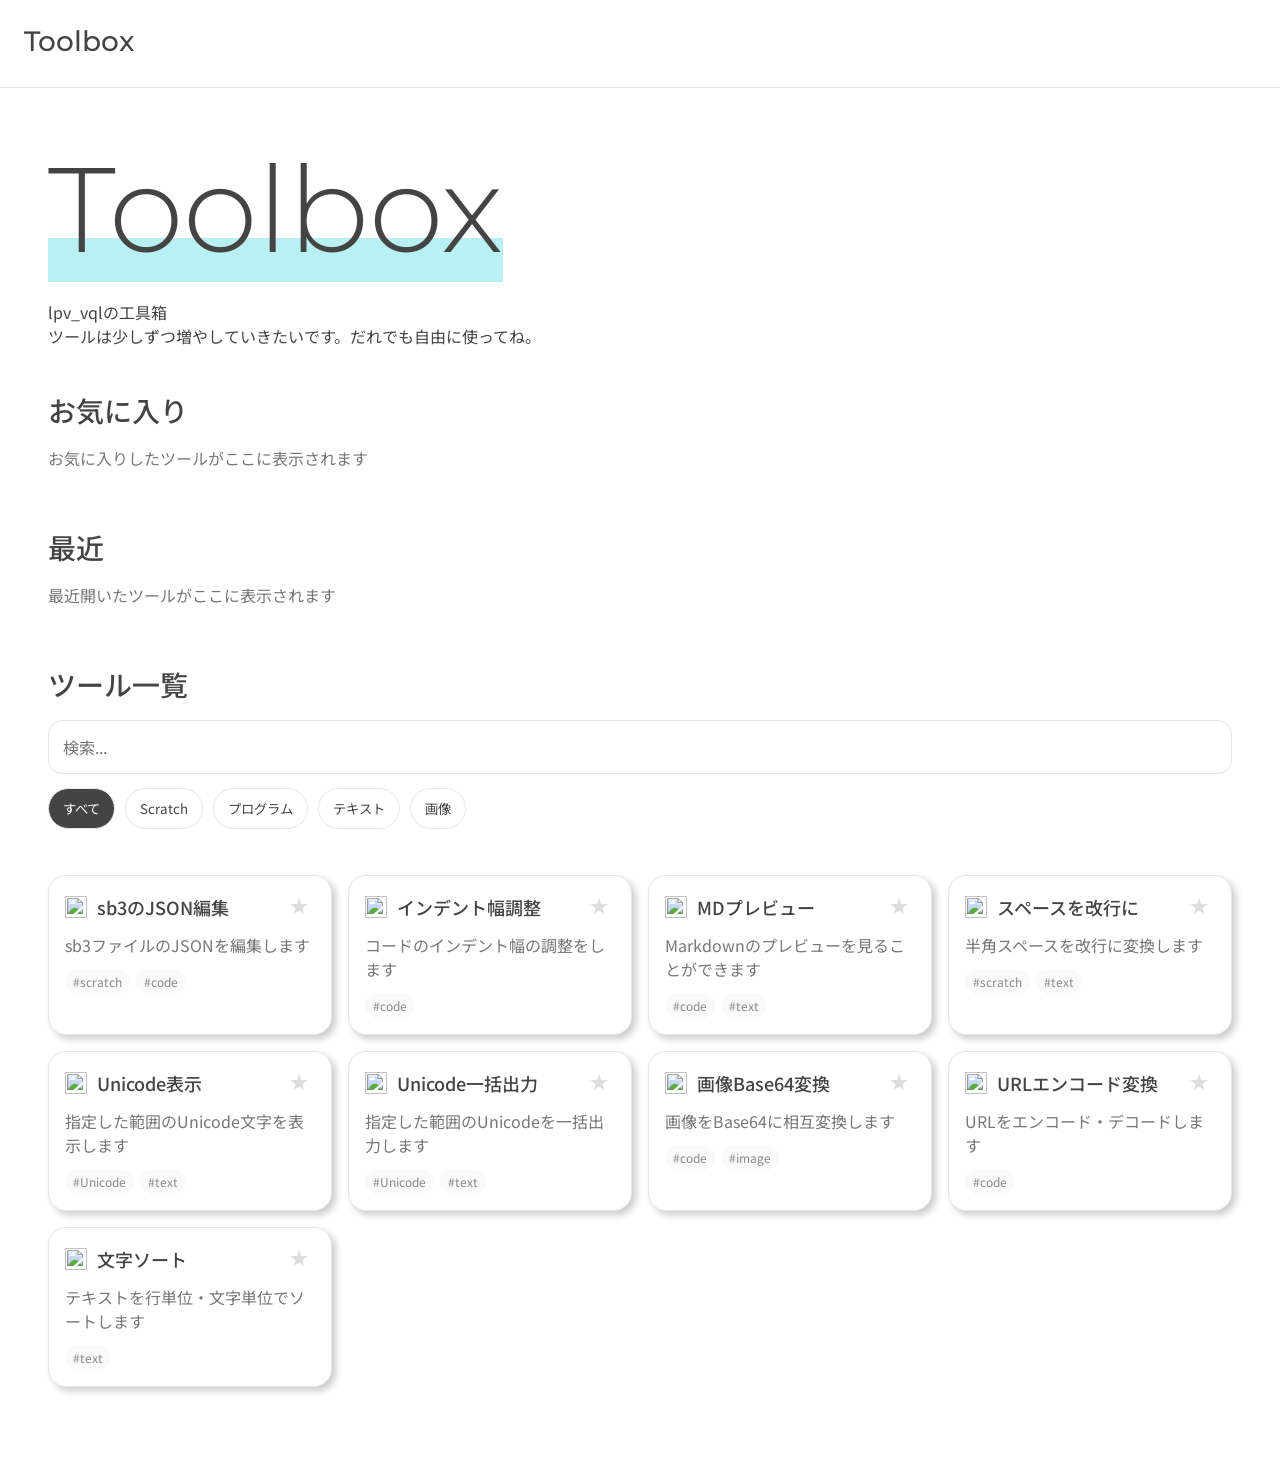
==== index.html @ 63e1a1ce "Update index.html" ====
<!DOCTYPE html>
<html lang="ja">
<head>
  <meta charset="UTF-8">
  <meta name="viewport" content="width=device-width, initial-scale=1.0">
  <title>Toolbox</title>
  <link rel="preconnect" href="https://fonts.googleapis.com">
  <link rel="preconnect" href="https://fonts.gstatic.com" crossorigin>
  <link href="https://fonts.googleapis.com/css2?family=Montserrat:ital,wght@0,100..900;1,100..900&display=swap" rel="stylesheet">
  <link href="https://fonts.googleapis.com/css2?family=Noto+Sans+JP:wght@100..900&display=swap" rel="stylesheet">
  <link rel="stylesheet" href="style.css">
</head>
<body>

  <header>
    <a href="/toolbox" class="logo">Toolbox</a>
  </header>

  <main>

    <section id="hero-section" class="hero">
      <h1>Toolbox</h1>
      <div class="hero-description">
        lpv_vqlの工具箱<br>
        ツールは少しずつ増やしていきたいです。だれでも自由に使ってね。
      </div>
    </section>

    <section id="favorites-section">
      <h2>お気に入り</h2>
      <div class="horizontal-tools" id="favorites"></div>
    </section>

    <section id="recent-section">
      <h2>最近</h2>
      <div class="horizontal-tools" id="recent"></div>
    </section>
    
    <section class="search-area">
      <h2>ツール一覧</h2>
      <div class="search-box">
        <input id="search" type="text" placeholder="検索...">
        <button id="clear-search">×</button>
      </div>
      <div class="categories" id="categories"></div>
    </section>

    <section>
      <div class="tools" id="tools"></div>
    </section>

  </main>

  <script>

    const tools = [
      {
        id:"sb3-json",
        name:"sb3のJSON編集",
        description:"sb3ファイルのJSONを編集します",
        tags:["scratch","code"],
        category:"Scratch",
        icon:"assets/icons/scratch.svg",
        url:"tools/sb3-json/"
      },
      {
        id:"indenter",
        name:"インデント幅調整",
        description:"コードのインデント幅の調整をします",
        tags:["code"],
        category:"プログラム",
        icon:"assets/icons/program.svg",
        url:"tools/indenter/"
      },
      {
        id:"markdown",
        name:"MDプレビュー",
        description:"Markdownのプレビューを見ることができます",
        tags:["code","text"],
        category:"テキスト",
        icon:"assets/icons/text.svg",
        url:"tools/markdown/"
      },
      {
        id:"line-break",
        name:"スペースを改行に",
        description:"半角スペースを改行に変換します",
        tags:["scratch","text"],
        category:"Scratch",
        icon:"assets/icons/scratch.svg",
        url:"tools/line-break/"
      },
      {
        id:"unicode-pre",
        name:"Unicode表示",
        description:"指定した範囲のUnicode文字を表示します",
        tags:["Unicode","text"],
        category:"テキスト",
        icon:"assets/icons/text.svg",
        url:"tools/unicode-pre/"
      },
      {
        id:"unicode",
        name:"Unicode一括出力",
        description:"指定した範囲のUnicodeを一括出力します",
        tags:["Unicode","text"],
        category:"テキスト",
        icon:"assets/icons/text.svg",
        url:"tools/unicode/"
      },
      {
        id:"base64",
        name:"画像Base64変換",
        description:"画像をBase64に相互変換します",
        tags:["code","image"],
        category:"画像",
        icon:"assets/icons/image.svg",
        url:"tools/base64/"
      },
      {
        id:"url-encode",
        name:"URLエンコード変換",
        description:"URLをエンコード・デコードします",
        tags:["code"],
        category:"画像",
        icon:"assets/icons/code.svg",
        url:"tools/url-encode/"
      },
      {
        id:"sort",
        name:"文字ソート",
        description:"テキストを行単位・文字単位でソートします",
        tags:["text"],
        category:"テキスト",
        icon:"assets/icons/text.svg",
        url:"tools/sort/"
      }
    ];

    const categories = [
      "すべて",
      ...new Set(tools.map(v=>v.category))
    ];

    const searchInput = document.getElementById("search");
    const toolsElement = document.getElementById("tools");
    const favoritesElement = document.getElementById("favorites");
    const recentElement = document.getElementById("recent");
    const categoriesElement = document.getElementById("categories");

    let currentCategory = "すべて";

    function getFavorites(){
      return JSON.parse(localStorage.getItem("favorites") || "[]");
    }

    function getRecent(){
      return JSON.parse(localStorage.getItem("recent") || "[]");
    }

    function saveFavorites(list){
      localStorage.setItem("favorites", JSON.stringify(list));
    }

    function saveRecent(list){
      localStorage.setItem("recent", JSON.stringify(list));
    }

    function score(tool, text){

      if(!text) return 0;

      text = text.toLowerCase();

      let score = 0;

      if(tool.name.toLowerCase().includes(text))
        score += 100;

      if(tool.tags.some(v => v.toLowerCase().includes(text)))
        score += 50;

      if(tool.description.toLowerCase().includes(text))
        score += 10;

      return score;
    }

    function createTool(tool){

      const favorites = getFavorites();

      const element = document.createElement("div");
      element.className = "tool";

      element.innerHTML = `
        <div class="tool-top">
          <div class="tool-top-left">
            <img class="tool-icon" src="${tool.icon}">
            <div class="tool-name">${tool.name}</div>
          </div>

          <button class="favorite ${favorites.includes(tool.id) ? "active" : ""}">
            ★
          </button>
        </div>

        <div class="tool-description">
          ${tool.description}
        </div>

        <div class="tags">
          ${tool.tags.map(v=>`<div class="tag">#${v}</div>`).join("")}
        </div>
      `;

      element.onclick = () => {

        let recent = getRecent();

        recent = recent.filter(v => v !== tool.id);

        recent.unshift(tool.id);

        recent = recent.slice(0, 10);

        saveRecent(recent);

        location.href = tool.url;
      };

      const favoriteButton = element.querySelector(".favorite");

      favoriteButton.onclick = (e) => {

        e.stopPropagation();

        let favorites = getFavorites();

        if(favorites.includes(tool.id)){
          favorites = favorites.filter(v => v !== tool.id);
        }
        else{
          favorites.push(tool.id);
        }

        saveFavorites(favorites);

        render();
      };

      element.querySelectorAll(".tag").forEach(tag => {
        tag.onclick = (e) => {
          e.stopPropagation();
          searchInput.value = tag.innerText.replace("#", "");
          render();
        };
      });

      return element;
    }

    function renderCategories(){

      categoriesElement.innerHTML = "";

      categories.forEach(category => {

        const button = document.createElement("button");

        button.className = `category ${currentCategory === category ? "active" : ""}`;

        button.innerText = category;

        button.onclick = () => {
          currentCategory = category;
          render();
        };

        categoriesElement.appendChild(button);
      });
    }

    function render(){

      renderCategories();

      const search = searchInput.value.trim().toLowerCase();

      let filtered = [...tools];

      if(currentCategory !== "すべて"){
        filtered = filtered.filter(v => v.category === currentCategory);
      }

      if(search){
        filtered = filtered
          .filter(v => score(v, search) > 0)
          .sort((a,b)=>score(b, search)-score(a, search));
      }

      toolsElement.innerHTML = "";

      if(filtered.length === 0){
        toolsElement.innerHTML = '<div class="empty">ツールが見つかりません</div>';
      }else{
        filtered.forEach(tool => {
          toolsElement.appendChild(createTool(tool));
        });
      }

      if(search){
        clearSearchButton.classList.remove("hidden");
      }else{
        clearSearchButton.classList.add("hidden");
      }

      renderFavorites();
      renderRecent();
    }

    const clearSearchButton = document.getElementById("clear-search");
    clearSearchButton.onclick = () => {

      searchInput.value = "";

      render();

      searchInput.focus();
    };
    
    function renderFavorites(){

      favoritesElement.innerHTML = "";

      const favorites = getFavorites();

      const favoriteTools = tools.filter(v => favorites.includes(v.id));

      if(favoriteTools.length === 0){
        favoritesElement.innerHTML = '<div class="empty">お気に入りしたツールがここに表示されます</div>';
        return;
      }

      favoriteTools.forEach(tool => {
        favoritesElement.appendChild(createTool(tool));
      });
    }

    function renderRecent(){

      recentElement.innerHTML = "";

      const recent = getRecent();

      const recentTools = recent
        .map(id => tools.find(v => v.id === id))
        .filter(Boolean);

      if(recentTools.length === 0){
        recentElement.innerHTML = '<div class="empty">最近開いたツールがここに表示されます</div>';
        return;
      }

      recentTools.forEach(tool => {
        recentElement.appendChild(createTool(tool));
      });
    }

    searchInput.oninput = render;

    render();

  </script>

</body>
</html>
---- style.css ----
*{
      box-sizing: border-box;
    }

    body{
      margin: 0;
      background: #fff;
      color: #444;
      font-family: "Noto Sans JP", sans-serif;
      font-optical-sizing: auto;
      font-weight: 400;
      font-style: normal;
    }

    header{
      padding: 24px;
      border-bottom: 1px solid #e6e6e6;
      position: sticky;
      top: 0;
      background-color: rgba(255, 255, 255, 0.8);
      backdrop-filter: blur(8px);
      z-index: 1000;
    }

    .logo{
      display: inline-block;
      margin: 0;
      overflow: hidden;
      color: transparent;
      text-decoration: none;
      font-size: 28px;
      font-family: "Montserrat", sans-serif;
      font-optical-sizing: auto;
      font-weight: 500;
      font-style: normal;
      text-shadow: 0 -1.5em 0 #444, 0 0 0 #444;
      transition: text-shadow 0.3s;
    }

    .logo:hover {
      text-shadow: 0 0 0 #444, 0 1.5em 0 #444;
    }

    main{
      padding: 48px;
    }

    section{
      margin-bottom: 42px;
    }

    h1{
      font-family: "Montserrat", sans-serif;
      font-optical-sizing: auto;
      font-weight: 300;
      font-style: normal;
      margin: 0 0 18px;
      font-size: 120px;
      display: inline-block;
      background-image: linear-gradient(transparent 70%, #b9f0f4 60%);
      background-repeat: no-repeat;
      background-size: 0% 100%;
      animation: 
        marker-animation 1s forwards, 
        bounce-animation 1s ease infinite alternate;
    }

    @keyframes marker-animation {
      0% {
        background-size: 0% 100%;
      }
      100% {
        background-size: 100% 100%;
      }
    }

    @keyframes bounce-animation {
      0% {
        transform: translateY(0);
      }
      100% {
        transform: translateY(-15px);
      }
    }


    h2{
      margin: 0 0 16px;
      font-size: 28px;
      font-weight: 500;
    }

    #search{
      width: 100%;
      padding: 14px;
      border: 1px solid #e6e6e6;
      border-radius: 14px;
      background: #fff;
      color: #444;
      font-family: "Noto Sans JP", sans-serif;
      font-optical-sizing: auto;
      font-weight: 400;
      font-style: normal;
      font-size: 16px;
      outline: none;
    }

    .search-box{
      position: relative;
    }

    #clear-search{
      position: absolute;
      top: 50%;
      right: 12px;
      transform: translateY(-50%);

      border: none;
      background: none;
      cursor: pointer;

      font-size: 24px;
      color: #888;

      width: 28px;
      height: 28px;
      border-radius: 999px;

      transition: 0.15s;
    }

    #clear-search:hover{
      background: #f0f0f0;
      color: #111;
    }

    #clear-search:active{
      transform: translateY(-50%) scale(0.92);
    }

    #clear-search.hidden{
      opacity: 0;
      pointer-events: none;
    }

    .categories{
      display: flex;
      gap: 10px;
      margin-top: 14px;
      overflow: auto;
      padding-bottom: 4px;
    }

    .category{
      background: #fff;
      border: 1px solid #e6e6e6;
      color: #444;
      padding: 10px 14px;
      border-radius: 999px;
      cursor: pointer;
      white-space: nowrap;
      font-family: "Noto Sans JP", sans-serif;
      font-optical-sizing: auto;
      font-weight: 400;
      font-style: normal;
    }

    .category.active{
      background: #444;
      color: #fff;
    }

    .tools{
      display: grid;
      grid-template-columns: repeat(auto-fill,minmax(250px,1fr));
      gap: 16px;
    }

    .tool{
      background: #fff;
      border: 1px solid #e6e6e6;
      box-shadow: 4px 4px 7px 0px rgb(0, 0, 0, 0.2);
      border-radius: 18px;
      padding: 16px;
      transition: 0.15s;
      cursor: pointer;
      position: relative;
    }

    .tool:hover{
      box-shadow: inset 4px 4px 7px 0px rgb(0, 0, 0, 0.2);
      transform: translateY(2px);
    }

    .tool-top{
      display: flex;
      justify-content: space-between;
      align-items: center;
      margin-bottom: 12px;
    }

    .tool-top-left{
      display: flex;
      align-items: center;
      gap: 10px;
    }

    .tool-icon{
      width: 22px;
      height: 22px;
      object-fit: contain;
    }

    .horizontal-tools{
      display: flex;
      gap: 16px;

      overflow-x: auto;
      overflow-y: hidden;

      padding-bottom: 15px;
       padding-right: 10px;
    }

     .horizontal-tools .tool{
      width: 280px;
      flex-shrink: 0;
    }

    .horizontal-tools::-webkit-scrollbar{
      height: 8px;
    }

    .horizontal-tools::-webkit-scrollbar-thumb{
      background: #ddd;
      border-radius: 999px;
    }

    .favorite{
      background: none;
      border: none;
      color: #ddd;
      cursor: pointer;
      font-size: 20px;
      border-radius: 10px;
      transition: 0.15s;
    }

    .favorite:hover{
      transform: scale(1.1);
      color: #aaa;
    }

    .favorite:active{
      transform: scale(0.95);
    }

    .favorite.active{
      color: #ffd54a;
    }

    .tool-name{
      font-size: 18px;
      font-weight: 500;
    }

    .tool-description{
      color: #777;
      margin-bottom: 12px;
      line-height: 1.5;
    }

    .tags{
      display: flex;
      flex-wrap: wrap;
      gap: 6px;
    }

    .tag{
      background: #fafafa;
      color: #888;
      padding: 4px 8px;
      border-radius: 999px;
      font-size: 12px;
      cursor: pointer;
      transition: 0.15s;
    }

    .tag:hover{
      background: #e6e6e6;
      color: #777;
      transform: translateY(-1px);
    }

    .tag:active{
      transform: translateY(0px) scale(0.96);
    }

    .empty{
      color: #777;
    }
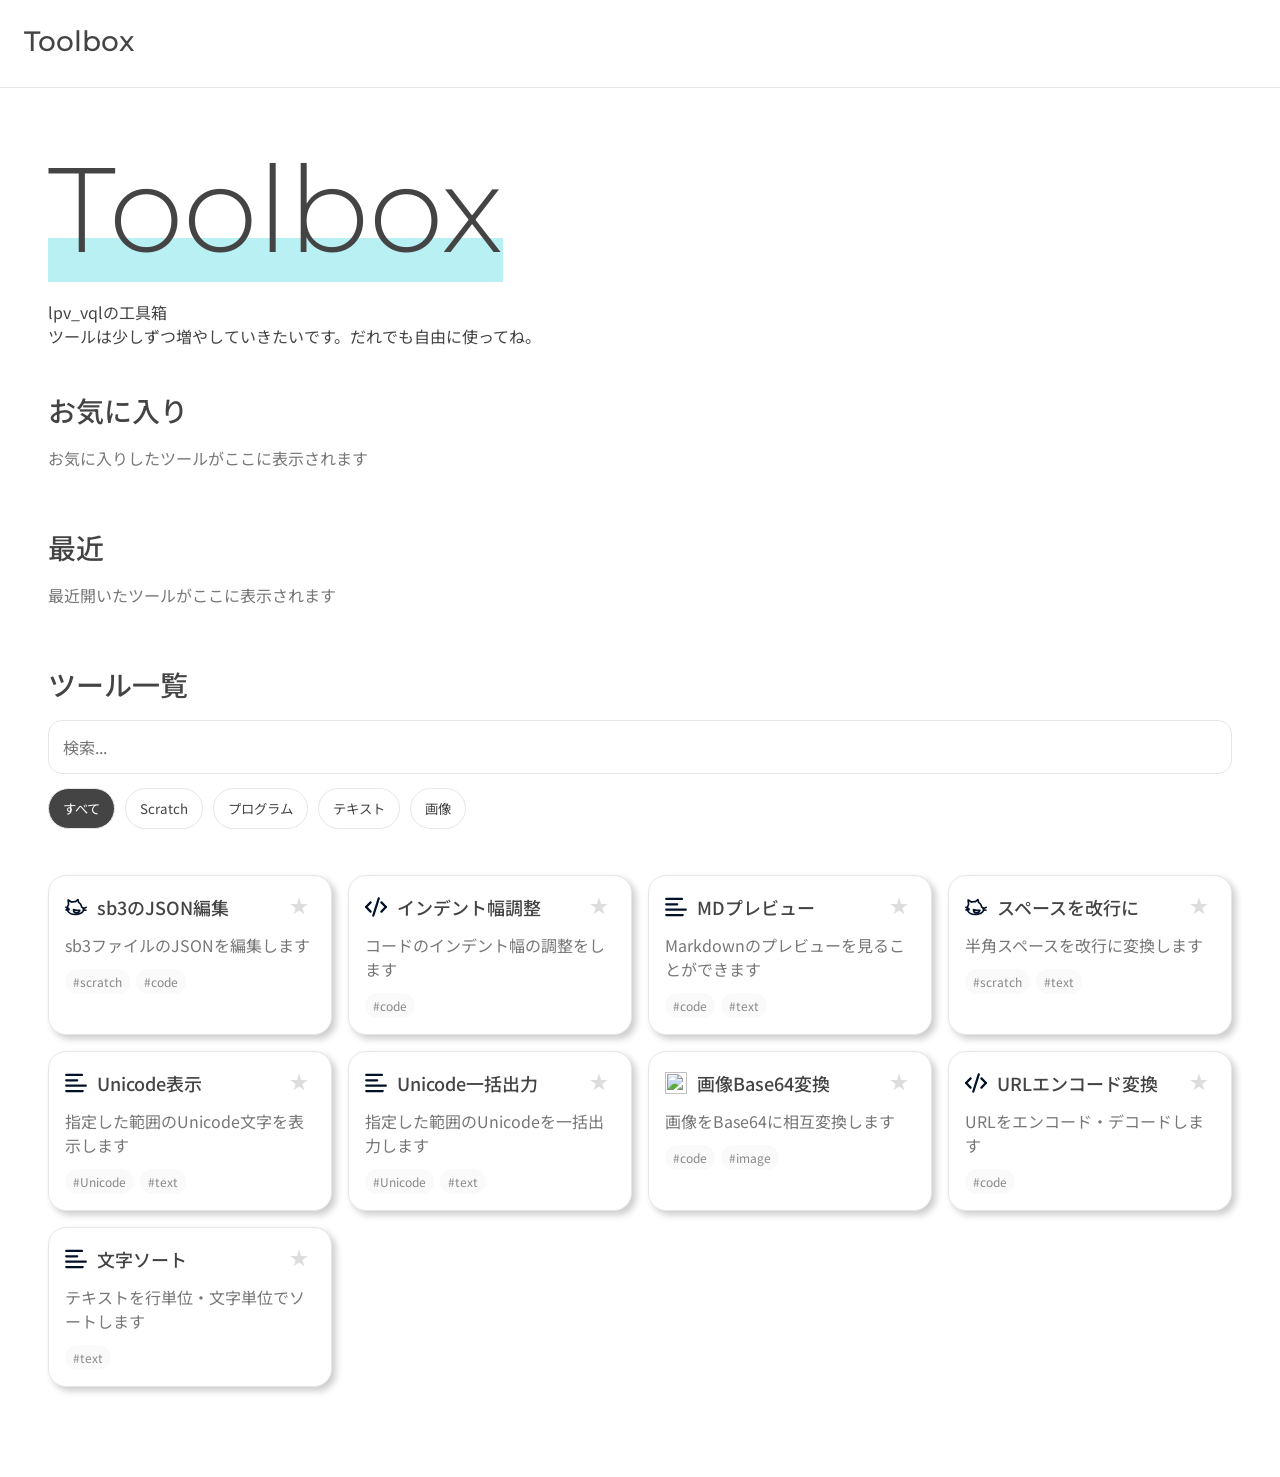
==== commit 1152432b: "Update index.html" ====
--- a/index.html
+++ b/index.html
@@ -123,7 +123,7 @@
         description:"URLをエンコード・デコードします",
         tags:["code"],
         category:"画像",
-        icon:"assets/icons/code.svg",
+        icon:"assets/icons/program.svg",
         url:"tools/url-encode/"
       },
       {
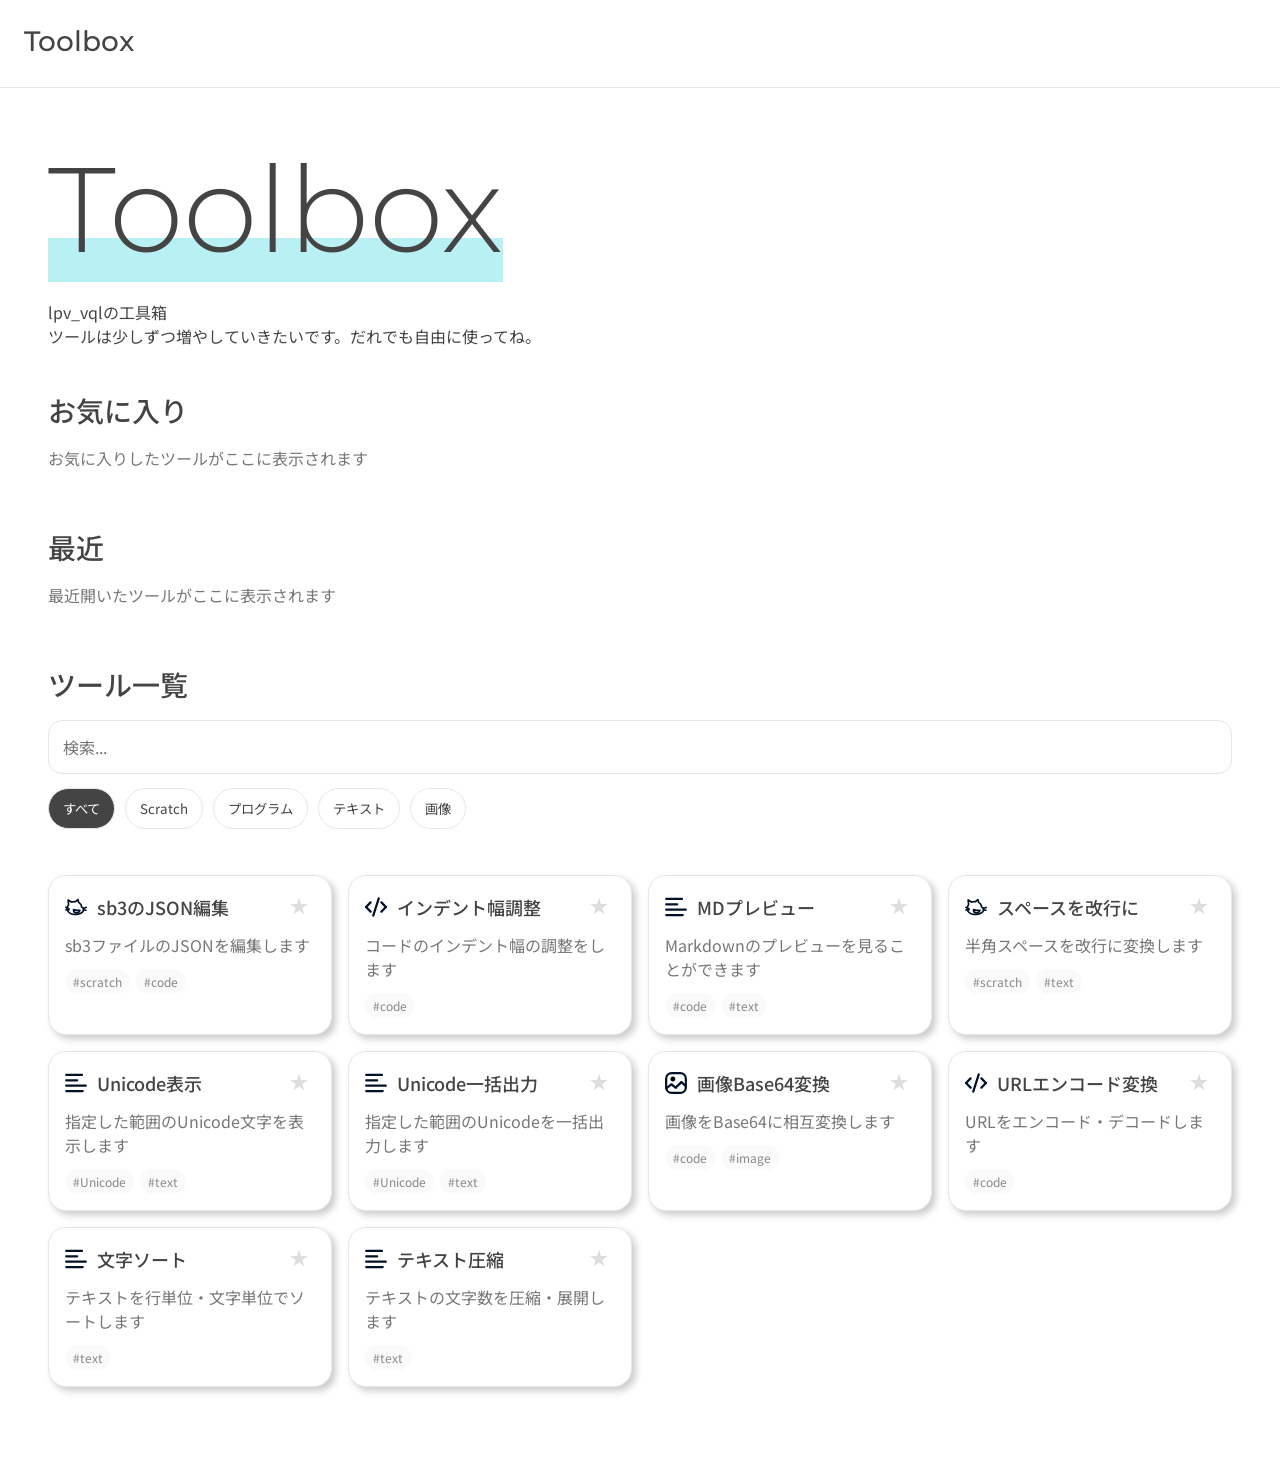
==== commit c76d2ad1: "Update index.html" ====
--- a/index.html
+++ b/index.html
@@ -134,6 +134,15 @@
         category:"テキスト",
         icon:"assets/icons/text.svg",
         url:"tools/sort/"
+      },
+      {
+        id:"compression",
+        name:"テキスト圧縮",
+        description:"テキストの文字数を圧縮・展開します",
+        tags:["text"],
+        category:"テキスト",
+        icon:"assets/icons/text.svg",
+        url:"tools/sort/"
       }
     ];
 
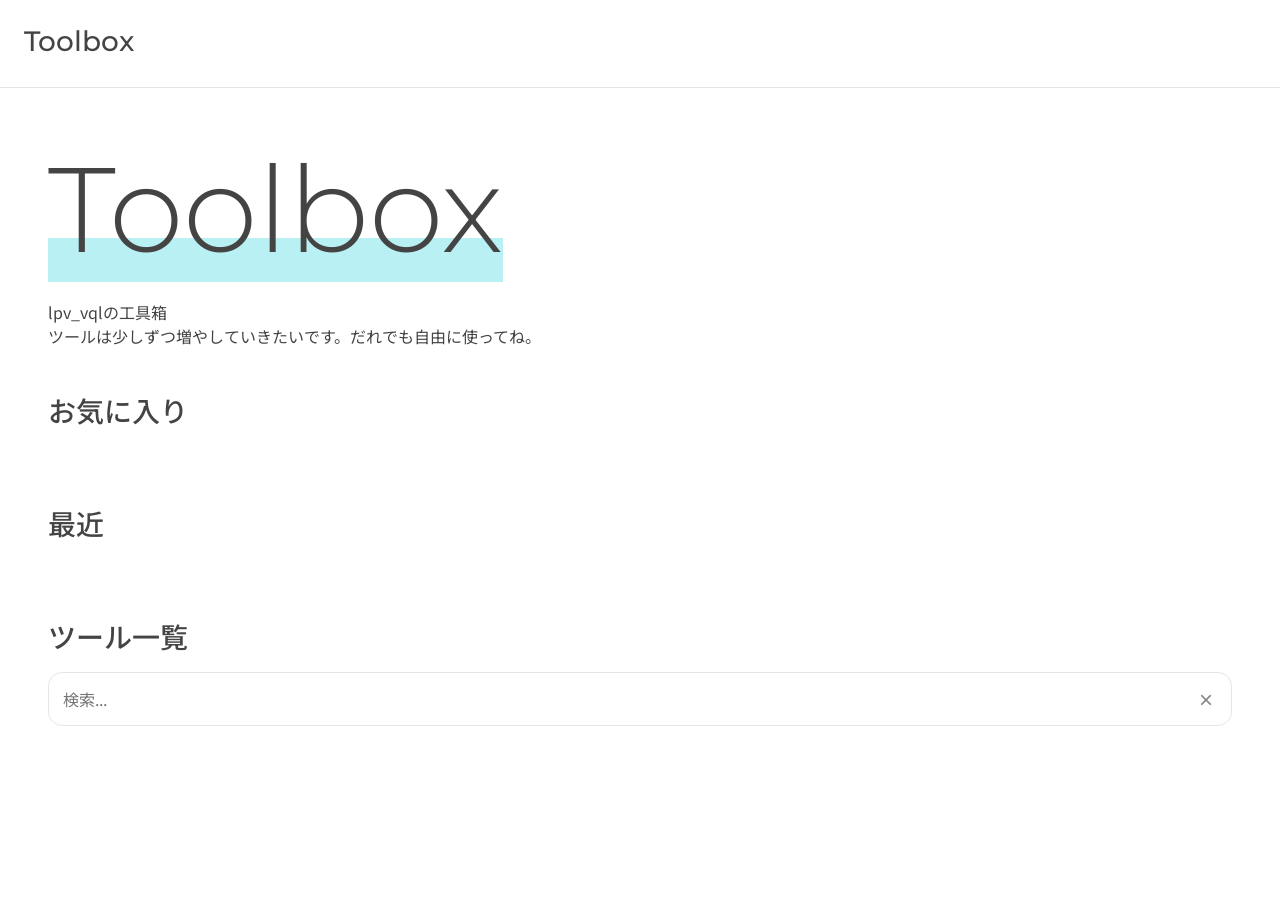
==== commit 8d4e8d33: "Update index.html" ====
--- a/index.html
+++ b/index.html
@@ -122,7 +122,7 @@
         name:"URLエンコード変換",
         description:"URLをエンコード・デコードします",
         tags:["code"],
-        category:"画像",
+        category:"プログラム",
         icon:"assets/icons/program.svg",
         url:"tools/url-encode/"
       },
@@ -142,7 +142,16 @@
         tags:["text"],
         category:"テキスト",
         icon:"assets/icons/text.svg",
-        url:"tools/sort/"
+        url:"tools/compression/"
+      },
+      {
+        id:"red-sheet",
+        name:"赤シート",
+        description:"赤シート付のカメラ映像を映します",
+        tags:[study"],
+        category:"学習",
+        icon:"assets/icons/study.svg",
+        url:"tools/red-sheet/"
       }
     ];
 
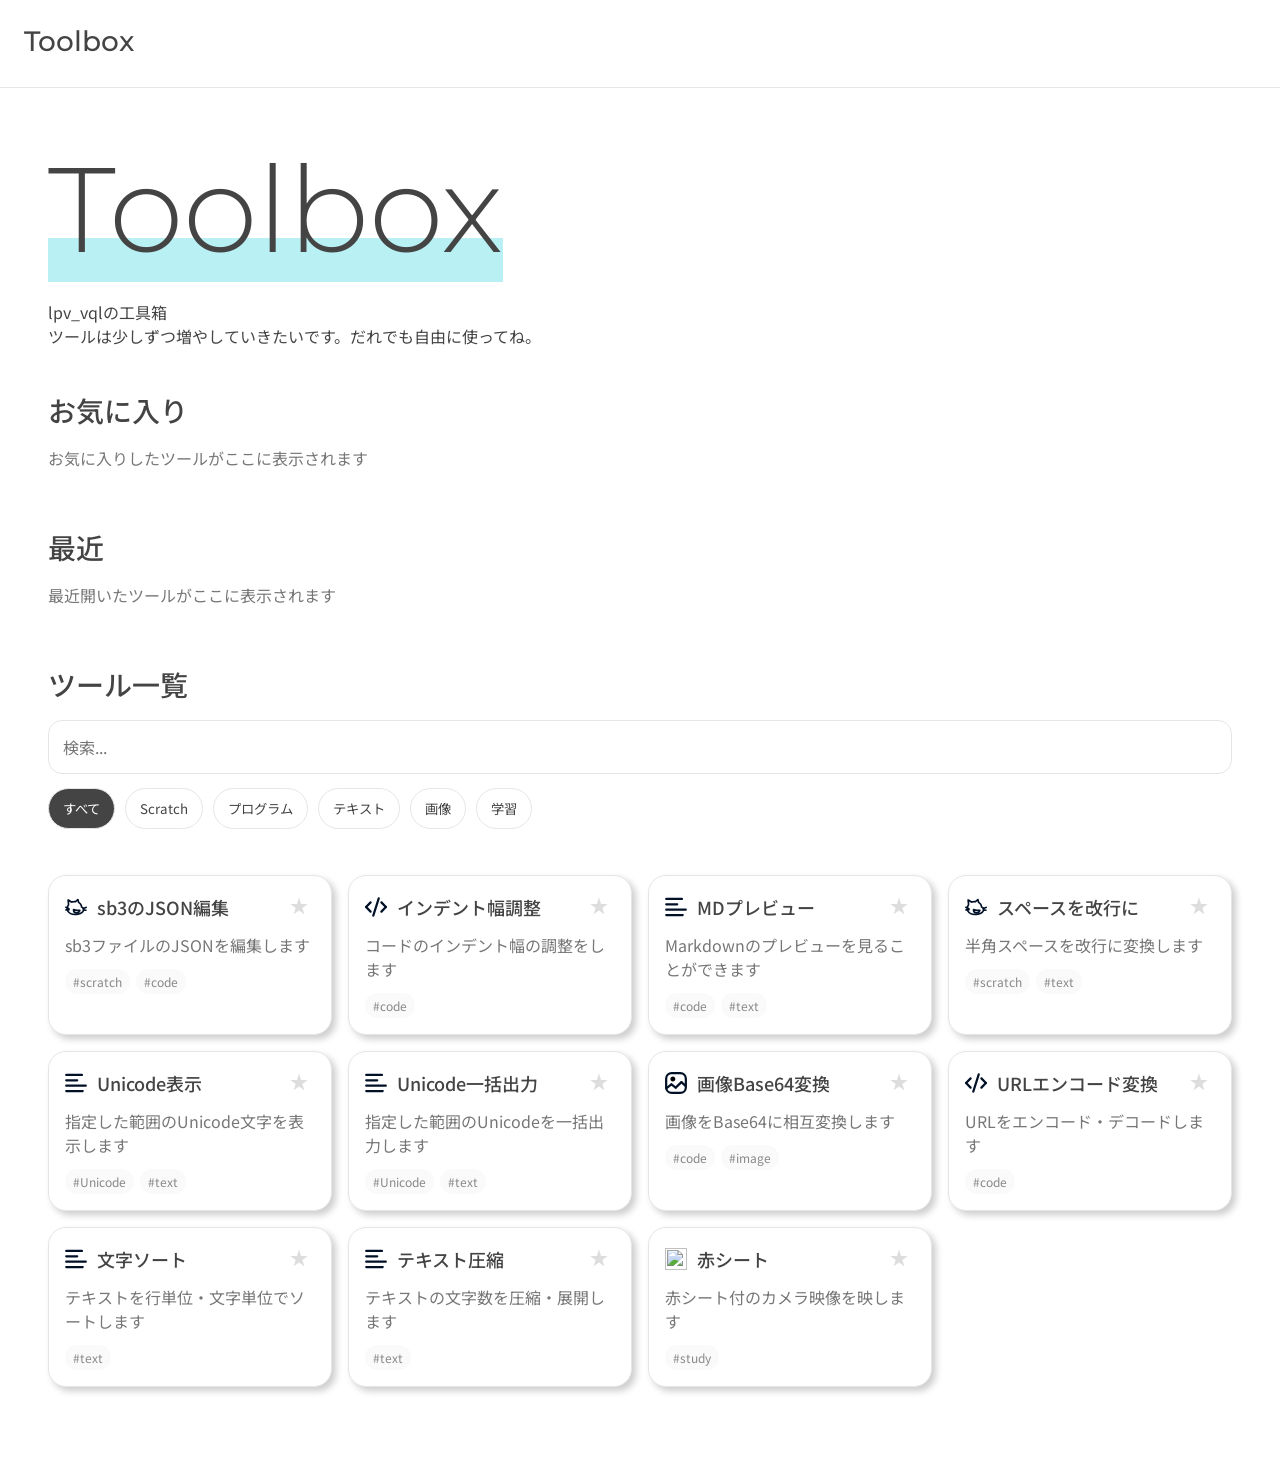
==== commit ca311f5b: "Update index.html" ====
--- a/index.html
+++ b/index.html
@@ -148,7 +148,7 @@
         id:"red-sheet",
         name:"赤シート",
         description:"赤シート付のカメラ映像を映します",
-        tags:[study"],
+        tags:["study"],
         category:"学習",
         icon:"assets/icons/study.svg",
         url:"tools/red-sheet/"
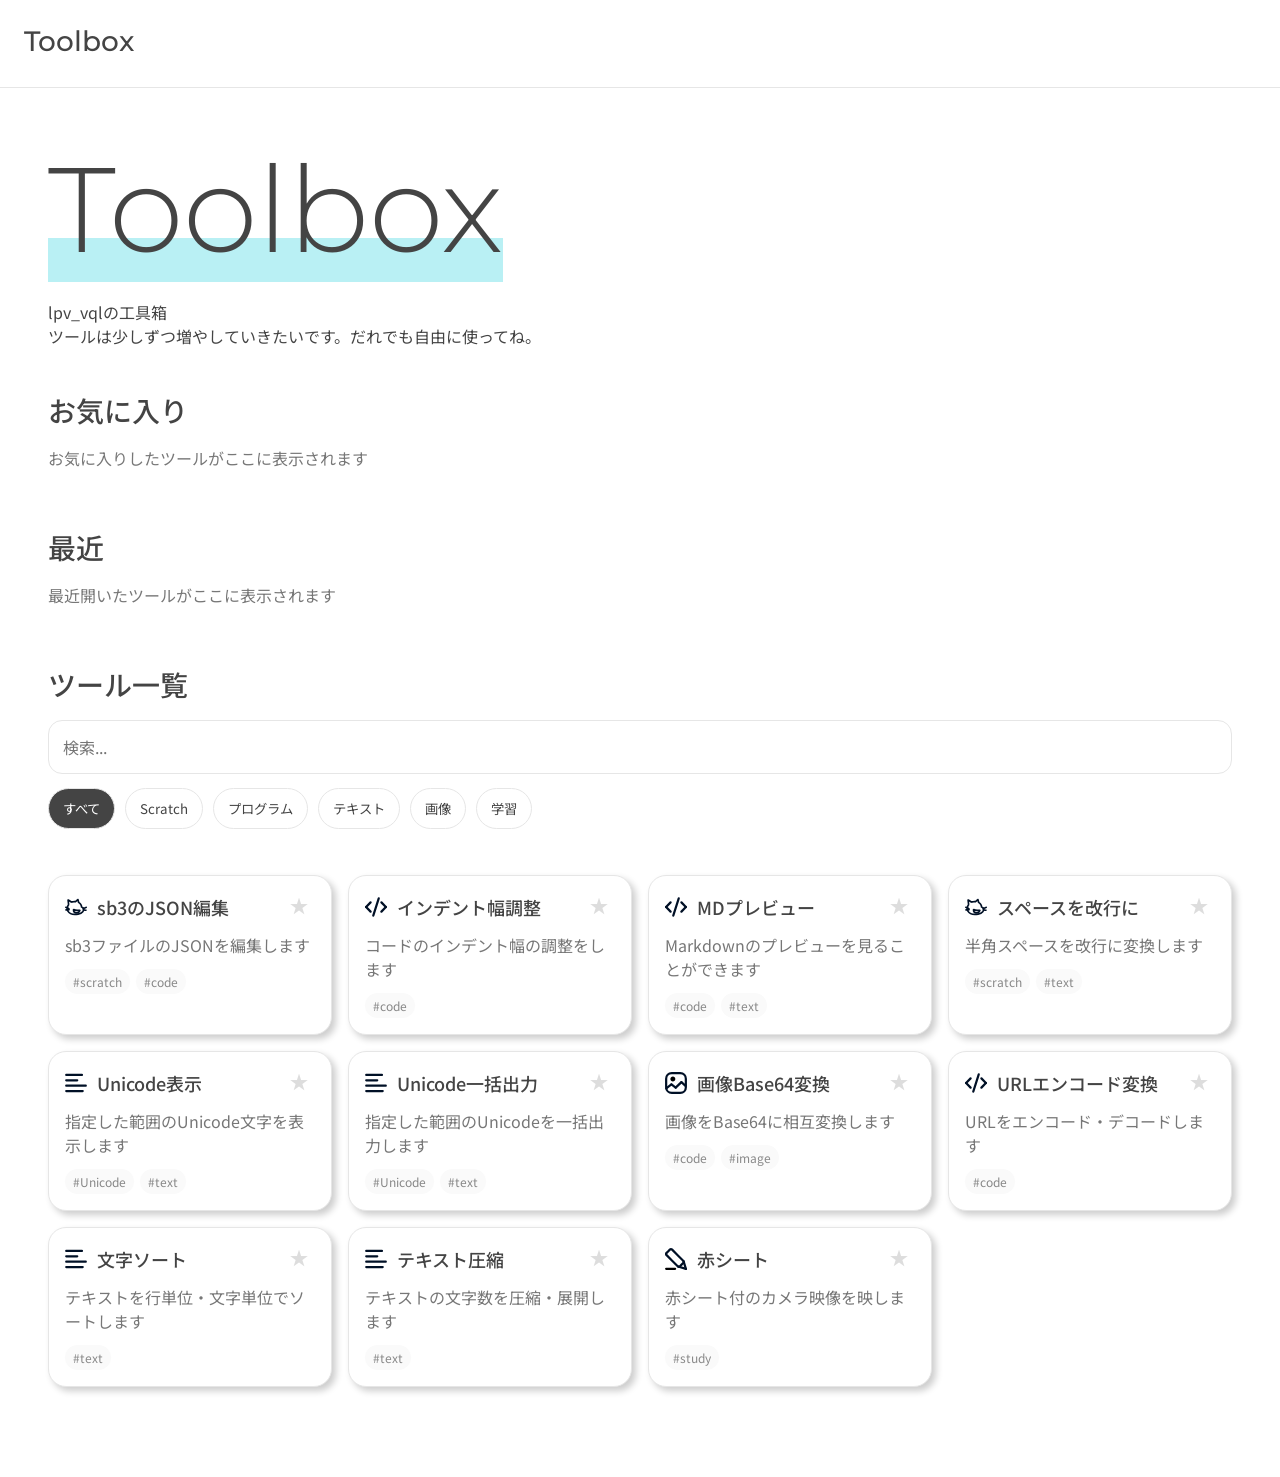
==== commit 081c066b: "Change category and icon for markdown tool" ====
--- a/index.html
+++ b/index.html
@@ -77,8 +77,8 @@
         name:"MDプレビュー",
         description:"Markdownのプレビューを見ることができます",
         tags:["code","text"],
-        category:"テキスト",
-        icon:"assets/icons/text.svg",
+        category:"プログラム",
+        icon:"assets/icons/program.svg",
         url:"tools/markdown/"
       },
       {
